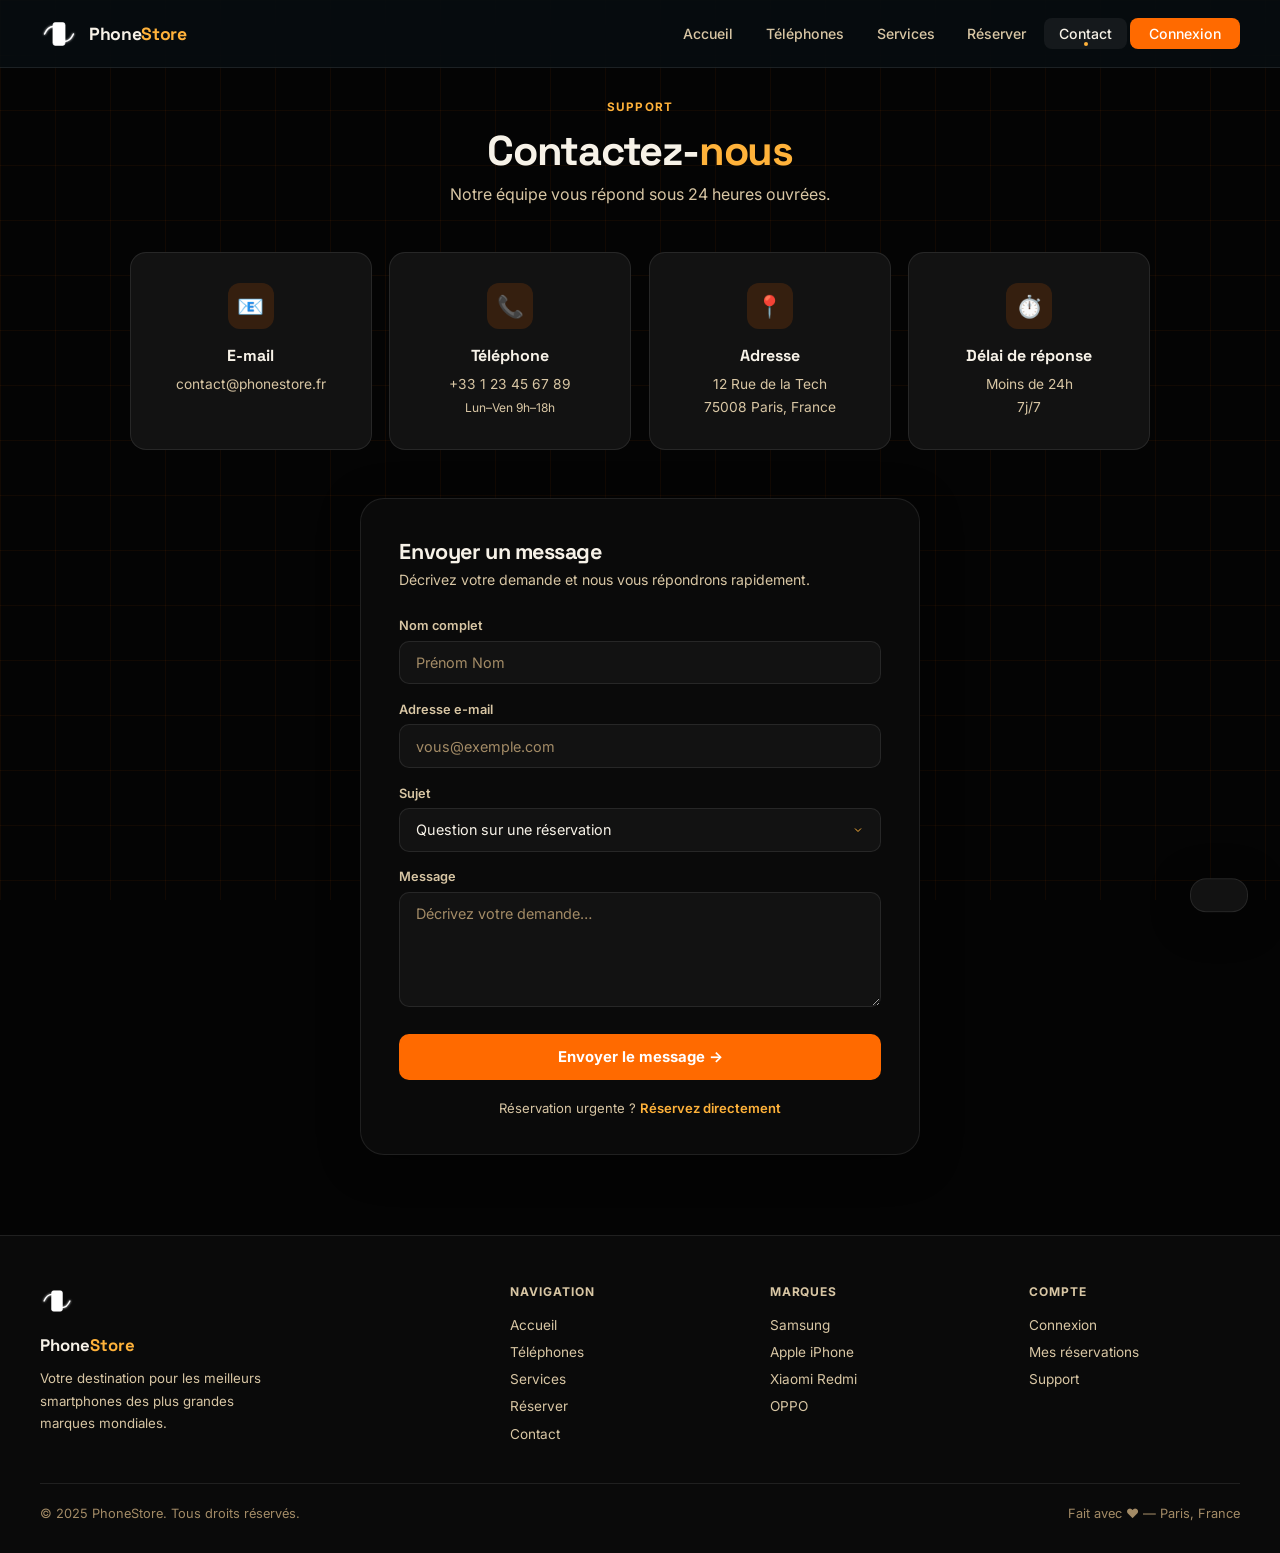
==== contact.html @ faaf5778 "Add files via upload" ====
<!DOCTYPE html>
<html lang="fr">
<head>
  <meta charset="UTF-8" />
  <meta name="viewport" content="width=device-width, initial-scale=1.0"/>
  <title>Contact — PhoneStore</title>
  <link rel="stylesheet" href="styles.css">
  <link rel="preconnect" href="https://fonts.googleapis.com">
  <link rel="preconnect" href="https://fonts.gstatic.com" crossorigin>
</head>
<body>

  <!-- ══ NAVBAR ══ -->
  <nav class="navbar" id="navbar">
    <a href="index.html" class="navbar-brand">
      <img src="logo.svg" alt="PhoneStore Logo">
      <span class="brand-name">Phone<span>Store</span></span>
    </a>
    <ul class="nav-links" id="navLinks">
      <li><a href="index.html">Accueil</a></li>
      <li><a href="telephones.html">Téléphones</a></li>
      <li><a href="services.html">Services</a></li>
      <li><a href="reservation.html">Réserver</a></li>
      <li><a href="contact.html" class="active">Contact</a></li>
      <li><a href="login.html" class="nav-cta">Connexion</a></li>
    </ul>
    <div class="nav-user" id="navUser" style="display:none">
      <span class="nav-user-badge" id="userBadge"></span>
      <a href="#" id="logoutBtn">Se déconnecter</a>
    </div>
    <div class="hamburger" id="hamburger" role="button" aria-label="Menu" tabindex="0">
      <span></span><span></span><span></span>
    </div>
  </nav>

  <!-- ══ CONTACT PAGE ══ -->
  <main style="padding:95px 2.5rem 5rem;max-width:1100px;margin:0 auto;position:relative;z-index:1;">

    <div style="text-align:center;margin-bottom:3rem;" class="reveal">
      <p class="section-eyebrow">Support</p>
      <h1 class="page-title">Contactez-<span class="accent">nous</span></h1>
      <p class="page-subtitle">Notre équipe vous répond sous 24 heures ouvrées.</p>
    </div>

    <!-- Info cards -->
    <div style="display:grid;grid-template-columns:repeat(auto-fit,minmax(200px,1fr));gap:1.1rem;margin-bottom:3rem;">
      <div class="feature-card reveal" style="text-align:center;">
        <div class="feature-icon" style="margin:0 auto 1rem;">📧</div>
        <h3 class="feature-title">E-mail</h3>
        <p class="feature-desc">contact@phonestore.fr</p>
      </div>
      <div class="feature-card reveal" style="text-align:center;">
        <div class="feature-icon" style="margin:0 auto 1rem;">📞</div>
        <h3 class="feature-title">Téléphone</h3>
        <p class="feature-desc">+33 1 23 45 67 89<br><span style="font-size:0.75rem;">Lun–Ven 9h–18h</span></p>
      </div>
      <div class="feature-card reveal" style="text-align:center;">
        <div class="feature-icon" style="margin:0 auto 1rem;">📍</div>
        <h3 class="feature-title">Adresse</h3>
        <p class="feature-desc">12 Rue de la Tech<br>75008 Paris, France</p>
      </div>
      <div class="feature-card reveal" style="text-align:center;">
        <div class="feature-icon" style="margin:0 auto 1rem;">⏱️</div>
        <h3 class="feature-title">Délai de réponse</h3>
        <p class="feature-desc">Moins de 24h<br>7j/7</p>
      </div>
    </div>

    <!-- Contact form -->
    <div style="max-width:560px;margin:0 auto;" class="reveal">
      <div class="form-container" style="max-width:100%;">
        <h2 class="form-title" style="font-size:1.35rem;">Envoyer un message</h2>
        <p class="form-subtitle">Décrivez votre demande et nous vous répondrons rapidement.</p>

        <form id="contact-form">
          <div class="form-group">
            <label class="form-label" for="nom">Nom complet</label>
            <input class="form-input" type="text" id="nom" name="nom" placeholder="Prénom Nom" required autocomplete="name">
          </div>
          <div class="form-group">
            <label class="form-label" for="email">Adresse e-mail</label>
            <input class="form-input" type="email" id="email" name="email" placeholder="vous@exemple.com" required autocomplete="email">
          </div>
          <div class="form-group">
            <label class="form-label" for="sujet">Sujet</label>
            <select class="form-select" id="sujet" name="sujet">
              <option value="reservation">Question sur une réservation</option>
              <option value="produit">Information produit</option>
              <option value="livraison">Livraison & délais</option>
              <option value="retour">Retour & remboursement</option>
              <option value="autre">Autre</option>
            </select>
          </div>
          <div class="form-group">
            <label class="form-label" for="message">Message</label>
            <textarea class="form-input" id="message" name="message" placeholder="Décrivez votre demande…" required></textarea>
          </div>
          <button type="submit" class="btn-form">Envoyer le message →</button>
        </form>

        <p class="form-extra" style="margin-top:1.25rem;">
          Réservation urgente ? <a href="reservation.html" class="form-link">Réservez directement</a>
        </p>
      </div>
    </div>

  </main>

  <!-- ══ FOOTER ══ -->
  <footer>
    <div class="footer-grid">
      <div>
        <img src="logo.svg" alt="Logo" class="footer-brand-logo">
        <div class="footer-brand-name">Phone<span>Store</span></div>
        <p class="footer-desc">Votre destination pour les meilleurs smartphones des plus grandes marques mondiales.</p>
      </div>
      <div>
        <p class="footer-col-title">Navigation</p>
        <ul class="footer-links">
          <li><a href="index.html">Accueil</a></li>
          <li><a href="telephones.html">Téléphones</a></li>
          <li><a href="services.html">Services</a></li>
      <li><a href="reservation.html">Réserver</a></li>
          <li><a href="contact.html">Contact</a></li>
        </ul>
      </div>
      <div>
        <p class="footer-col-title">Marques</p>
        <ul class="footer-links">
          <li><a href="telephones.html#samsung">Samsung</a></li>
          <li><a href="telephones.html#apple">Apple iPhone</a></li>
          <li><a href="telephones.html#xiaomi">Xiaomi Redmi</a></li>
          <li><a href="telephones.html#oppo">OPPO</a></li>
        </ul>
      </div>
      <div>
        <p class="footer-col-title">Compte</p>
        <ul class="footer-links">
          <li><a href="login.html">Connexion</a></li>
          <li><a href="reservation.html">Mes réservations</a></li>
          <li><a href="contact.html">Support</a></li>
        </ul>
      </div>
    </div>
    <div class="footer-bottom">
      <span>© 2025 PhoneStore. Tous droits réservés.</span>
      <span>Fait avec ❤️ — Paris, France</span>
    </div>
  </footer>

  <div class="toast" id="toast"><span id="toastIcon"></span><span id="toastMsg"></span></div>
  <script src="script.js" defer></script>
</body>
</html>
---- styles.css ----
/* =========================================
   PHONESTORE — styles.css
   Thème : bleu-teal foncé professionnel
   ========================================= */

@import url('https://fonts.googleapis.com/css2?family=Inter:wght@300;400;500;600;700;800;900&family=Space+Grotesk:wght@500;600;700;800&display=swap');

/* ── VARIABLES ── */
:root {
  --primary:       #ff6a00;
  --primary-dark:  #cc5200;
  --primary-light: #ff8f33;
  --primary-glow:  rgba(255, 106, 0, 0.25);
  --accent:        #ffb23a;

  --dark:   #040404;
  --dark-2: #0a0a0a;
  --dark-3: #121212;
  --dark-4: #1d1d1d;
  --mid:    #272727;

  --text:       #f7f2e8;
  --text-muted: #d8c6a4;
  --text-dim:   #a38b66;

  --border:       rgba(255,255,255,0.09);
  --border-hover: rgba(255,130,0,0.25);

  --radius:    16px;
  --radius-sm: 10px;
  --radius-lg: 24px;

  --shadow:      0 4px 32px rgba(0,0,0,0.55);
  --shadow-card: 0 8px 40px rgba(0,0,0,0.45);

  --transition: 0.28s cubic-bezier(0.4,0,0.2,1);
}

/* ── RESET ── */
*, *::before, *::after { box-sizing: border-box; margin: 0; padding: 0; }
html { scroll-behavior: smooth; }
body {
  font-family: 'Inter', sans-serif;
  background: var(--dark);
  color: var(--text);
  min-height: 100vh;
  overflow-x: hidden;
}

/* subtle grid bg */
body::before {
  content: '';
  position: fixed; inset: 0;
  background-image:
    linear-gradient(rgba(255,106,0,0.06) 1px, transparent 1px),
    linear-gradient(90deg, rgba(255,106,0,0.06) 1px, transparent 1px);
  background-size: 55px 55px;
  pointer-events: none;
  z-index: 0;
}

/* =========================================
   NAVBAR
   ========================================= */
.navbar {
  position: fixed; top: 0; left: 0; right: 0;
  z-index: 1000;
  height: 68px;
  padding: 0 2.5rem;
  display: flex; align-items: center; justify-content: space-between;
  background: rgba(8,14,18,0.82);
  backdrop-filter: blur(20px);
  border-bottom: 1px solid var(--border);
  transition: background var(--transition), box-shadow var(--transition);
}
.navbar.scrolled {
  background: rgba(8,14,18,0.97);
  box-shadow: 0 4px 30px rgba(0,0,0,0.6);
}

.navbar-brand {
  display: flex; align-items: center; gap: 11px;
  text-decoration: none;
}
.navbar-brand img { height: 38px; filter: brightness(0) invert(1); }
.brand-name {
  font-family: 'Space Grotesk', sans-serif;
  font-size: 1.1rem; font-weight: 700; color: var(--text);
  letter-spacing: -0.02em;
}
.brand-name span { color: var(--accent); }

.nav-links { display: flex; align-items: center; gap: 0.15rem; list-style: none; }
.nav-links a {
  display: block; padding: 0.45rem 0.95rem;
  border-radius: 8px; color: var(--text-muted);
  text-decoration: none; font-size: 0.88rem; font-weight: 500;
  transition: all var(--transition); position: relative;
}
.nav-links a:hover, .nav-links a.active { color: var(--text); background: rgba(255,255,255,0.06); }
.nav-links a.active::after {
  content: ''; position: absolute; bottom: 3px; left: 50%;
  transform: translateX(-50%); width: 4px; height: 4px;
  border-radius: 50%; background: var(--accent);
}
.nav-cta {
  background: var(--primary) !important; color: white !important;
  border-radius: 8px !important; padding: 0.45rem 1.2rem !important;
}
.nav-cta:hover { background: var(--primary-light) !important; color: white !important; }

/* user pill */
.nav-user { display: flex; align-items: center; gap: 10px; }
.nav-user-badge {
  display: flex; align-items: center; gap: 7px;
  background: rgba(255,106,0,0.15); border: 1px solid rgba(255,130,0,0.25);
  border-radius: 999px; padding: 4px 14px 4px 8px;
  font-size: 0.8rem; color: var(--accent);
}
.nav-user-badge::before {
  content: ''; width: 7px; height: 7px; border-radius: 50%;
  background: var(--accent); animation: blink 4s ease infinite;
}
#logoutBtn {
  color: var(--text-muted); font-size: 0.8rem; text-decoration: none;
  transition: color var(--transition);
}
#logoutBtn:hover { color: var(--text); }

/* hamburger */
.hamburger { display: none; flex-direction: column; gap: 5px; cursor: pointer; padding: 4px; }
.hamburger span { display: block; width: 23px; height: 2px; background: var(--text); border-radius: 2px; transition: var(--transition); }
.hamburger.open span:nth-child(1) { transform: translateY(7px) rotate(45deg); }
.hamburger.open span:nth-child(2) { opacity: 0; }
.hamburger.open span:nth-child(3) { transform: translateY(-7px) rotate(-45deg); }

/* =========================================
   HERO
   ========================================= */
.hero {
  min-height: 100vh;
  display: flex; align-items: center;
  position: relative; overflow: hidden;
  padding: 100px 2.5rem 5rem;
}
.hero-bg {
  position: absolute; inset: 0;
  background:
    radial-gradient(ellipse 65% 60% at 68% 48%, rgba(255,106,0,0.18) 0%, transparent 65%),
    radial-gradient(ellipse 45% 45% at 18% 78%, rgba(255,106,0,0.1) 0%, transparent 60%),
    linear-gradient(180deg, var(--dark) 0%, var(--dark-2) 100%);
  z-index: 0;
}
.hero-bg::after {
  content: ''; position: absolute; inset: 0;
  background-image:
    linear-gradient(rgba(255,130,0,0.03) 1px, transparent 1px),
    linear-gradient(90deg, rgba(255,130,0,0.03) 1px, transparent 1px);
  background-size: 60px 60px;
  mask-image: radial-gradient(ellipse 75% 75% at 55% 50%, black 0%, transparent 80%);
}
.hero-content {
  position: relative; z-index: 1;
  max-width: 1200px; margin: 0 auto; width: 100%;
  display: grid; grid-template-columns: 1fr 1fr; gap: 4rem; align-items: center;
}
.hero-text { animation: fadeInLeft 1.4s ease forwards; }

.hero-eyebrow {
  display: inline-flex; align-items: center; gap: 8px;
  background: rgba(255,106,0,0.14); border: 1px solid rgba(255,130,0,0.3);
  border-radius: 999px; padding: 5px 16px;
  font-size: 0.76rem; font-weight: 700; color: var(--accent);
  letter-spacing: 0.08em; text-transform: uppercase; margin-bottom: 1.5rem;
}
.eyebrow-dot { width: 6px; height: 6px; border-radius: 50%; background: var(--accent); animation: blink 4s ease infinite; }

.hero-title {
  font-family: 'Space Grotesk', sans-serif;
  font-size: clamp(2.4rem, 4.8vw, 3.8rem); font-weight: 800;
  line-height: 1.1; letter-spacing: -0.03em; color: var(--text); margin-bottom: 1.4rem;
}
.hero-title .accent {
  background: linear-gradient(135deg, #ff8f33 0%, #ffb23a 100%);
  -webkit-background-clip: text; -webkit-text-fill-color: transparent; background-clip: text;
}
.hero-subtitle {
  font-size: 1.05rem; color: var(--text-muted); line-height: 1.75;
  margin-bottom: 2.25rem; max-width: 460px;
}
.hero-actions { display: flex; gap: 1rem; flex-wrap: wrap; }

.btn-primary {
  display: inline-flex; align-items: center; gap: 8px;
  background: var(--primary); color: white;
  padding: 0.88rem 2rem; border-radius: var(--radius-sm);
  font-size: 0.92rem; font-weight: 600; text-decoration: none;
  border: none; cursor: pointer; transition: all var(--transition); position: relative; overflow: hidden;
}
.btn-primary:hover { background: var(--primary-light); transform: translateY(-2px); box-shadow: 0 8px 28px rgba(255,106,0,0.45); }

.btn-secondary {
  display: inline-flex; align-items: center; gap: 8px;
  background: transparent; color: var(--text);
  padding: 0.88rem 1.8rem; border-radius: var(--radius-sm);
  font-size: 0.92rem; font-weight: 600; text-decoration: none;
  border: 1px solid var(--border); cursor: pointer; transition: all var(--transition);
}
.btn-secondary:hover { border-color: rgba(255,255,255,0.18); background: rgba(255,255,255,0.04); transform: translateY(-2px); }

.hero-stats {
  display: flex; gap: 2rem; margin-top: 2.75rem;
  padding-top: 2.75rem; border-top: 1px solid var(--border);
}
.hero-stat-num {
  font-family: 'Space Grotesk', sans-serif;
  font-size: 2rem; font-weight: 800; color: var(--text); line-height: 1;
}
.hero-stat-num span { color: var(--accent); }
.hero-stat-label { font-size: 0.76rem; color: var(--text-muted); margin-top: 4px; text-transform: uppercase; letter-spacing: 0.05em; }

/* hero phone visual */
.hero-visual { position: relative; display: flex; align-items: center; justify-content: center; animation: fadeInRight 1.4s 0.3s ease both; }
.hero-phone-stage { position: relative; width: 340px; height: 510px; }
.hero-glow {
  position: absolute; width: 280px; height: 280px; border-radius: 50%;
  background: radial-gradient(circle, rgba(255,106,0,0.2) 0%, transparent 70%);
  top: 50%; left: 50%; transform: translate(-50%,-50%);
  animation: breathe 8s ease-in-out infinite;
}
.hero-phone-card {
  position: absolute; background: var(--dark-3); border: 1px solid var(--border);
  border-radius: 22px; overflow: hidden; box-shadow: var(--shadow-card);
  transition: all 0.6s cubic-bezier(0.4,0,0.2,1);
}
.hero-phone-card.main { width: 195px; height: 290px; top: 50%; left: 50%; transform: translate(-50%,-50%); z-index: 3; border-color: rgba(255,130,0,0.25); box-shadow: 0 0 55px rgba(255,106,0,0.18), var(--shadow-card); }
.hero-phone-card.side-1 { width: 145px; height: 220px; top: 25px; left: 8px; z-index: 2; opacity: 0.65; transform: rotate(-8deg) scale(0.88); }
.hero-phone-card.side-2 { width: 145px; height: 220px; bottom: 25px; right: 8px; z-index: 2; opacity: 0.65; transform: rotate(8deg) scale(0.88); }
.hero-phone-card img { width: 100%; height: 100%; object-fit: contain; padding: 12px; }
.hero-badge {
  position: absolute; top: -10px; right: -10px;
  background: var(--primary); color: white; border-radius: 999px;
  padding: 5px 13px; font-size: 0.73rem; font-weight: 700; z-index: 10;
  box-shadow: 0 4px 14px rgba(255,106,0,0.5); animation: float 6s ease-in-out infinite;
}

/* =========================================
   CAROUSEL MARQUEE
   ========================================= */
.carousel-section {
  padding: 4rem 2.5rem; background: var(--dark-2); position: relative; overflow: hidden;
}
.carousel-section::before {
  content: ''; position: absolute; top: 0; left: 0; right: 0;
  height: 1px; background: linear-gradient(90deg, transparent, var(--primary-light), transparent);
}
.section-header { text-align: center; margin-bottom: 2.5rem; }
.section-eyebrow { display: inline-block; font-size: 0.73rem; font-weight: 700; color: var(--accent); letter-spacing: 0.1em; text-transform: uppercase; margin-bottom: 0.65rem; }
.section-title { font-family: 'Space Grotesk', sans-serif; font-size: clamp(1.5rem, 3vw, 2.2rem); font-weight: 700; color: var(--text); letter-spacing: -0.02em; margin-bottom: 0.4rem; }
.section-subtitle { color: var(--text-muted); font-size: 0.93rem; }

.marquee-wrapper { overflow: hidden; position: relative; padding: 1.5rem 0; }
.marquee-wrapper::before, .marquee-wrapper::after {
  content: ''; position: absolute; top: 0; bottom: 0; width: 110px; z-index: 2; pointer-events: none;
}
.marquee-wrapper::before { left: 0; background: linear-gradient(90deg, var(--dark-2), transparent); }
.marquee-wrapper::after  { right: 0; background: linear-gradient(-90deg, var(--dark-2), transparent); }
.marquee-track { display: flex; gap: 1.25rem; width: max-content; animation: marquee 30s linear infinite; }
.marquee-track:hover { animation-play-state: paused; }

.marquee-card {
  background: var(--dark-3); border: 1px solid var(--border); border-radius: var(--radius);
  width: 155px; flex-shrink: 0; overflow: hidden; cursor: pointer; transition: all var(--transition);
}
.marquee-card:hover { border-color: var(--border-hover); transform: translateY(-7px) scale(1.02); box-shadow: 0 18px 38px rgba(0,0,0,0.4), 0 0 0 1px rgba(255,130,0,0.18); }
.marquee-card img { width: 100%; height: 125px; object-fit: contain; padding: 10px; background: var(--dark-4); }
.marquee-card-info { padding: 9px 11px; }
.marquee-card-name { font-size: 0.78rem; font-weight: 600; color: var(--text); white-space: nowrap; overflow: hidden; text-overflow: ellipsis; }
.marquee-card-brand { font-size: 0.68rem; color: var(--text-muted); margin-top: 2px; }

/* =========================================
   BRANDS PILLS
   ========================================= */
.brands-section { padding: 3rem 2.5rem; background: var(--dark); }
.brands-grid { max-width: 900px; margin: 0 auto; display: flex; align-items: center; justify-content: center; gap: 1rem; flex-wrap: wrap; }
.brand-pill {
  display: flex; align-items: center; gap: 9px;
  background: var(--dark-3); border: 1px solid var(--border); border-radius: 999px;
  padding: 9px 22px; cursor: pointer; text-decoration: none; transition: all var(--transition);
}
.brand-pill:hover { border-color: var(--primary-light); background: rgba(255,106,0,0.1); transform: translateY(-2px); }
.brand-pill-img { width: 22px; height: 22px; object-fit: contain; border-radius: 5px; }
.brand-pill-name { font-weight: 600; font-size: 0.88rem; color: var(--text); }
.brand-pill-count { font-size: 0.72rem; color: var(--text-muted); background: var(--dark-4); border-radius: 999px; padding: 2px 8px; }

/* =========================================
   FEATURES
   ========================================= */
.features-section { padding: 5rem 2.5rem; background: var(--dark-2); }
.features-grid { max-width: 1200px; margin: 0 auto; display: grid; grid-template-columns: repeat(auto-fit, minmax(240px,1fr)); gap: 1.25rem; }
.feature-card {
  background: var(--dark-3); border: 1px solid var(--border); border-radius: var(--radius);
  padding: 1.9rem; transition: all var(--transition); position: relative; overflow: hidden;
}
.feature-card::before { content: ''; position: absolute; top: 0; left: 0; right: 0; height: 3px; background: linear-gradient(90deg, var(--primary), var(--accent)); opacity: 0; transition: opacity var(--transition); }
.feature-card:hover { border-color: rgba(255,130,0,0.25); transform: translateY(-4px); box-shadow: 0 14px 38px rgba(0,0,0,0.35); }
.feature-card:hover::before { opacity: 1; }
.feature-icon { width: 46px; height: 46px; border-radius: 12px; background: rgba(255,106,0,0.15); display: flex; align-items: center; justify-content: center; margin-bottom: 1.15rem; font-size: 1.35rem; }
.feature-title { font-family: 'Space Grotesk', sans-serif; font-size: 1rem; font-weight: 700; color: var(--text); margin-bottom: 0.45rem; }
.feature-desc { font-size: 0.86rem; color: var(--text-muted); line-height: 1.65; }

/* =========================================
   PHONES PAGE
   ========================================= */
.phones-page { padding: 95px 2.5rem 4rem; max-width: 1400px; margin: 0 auto; position: relative; z-index: 1; }
.phones-page-header { margin-bottom: 2.5rem; }
.page-title { font-family: 'Space Grotesk', sans-serif; font-size: clamp(1.7rem, 3.5vw, 2.6rem); font-weight: 800; color: var(--text); letter-spacing: -0.03em; margin-bottom: 0.4rem; }
.page-title .accent { color: var(--accent); }
.page-subtitle { color: var(--text-muted); font-size: 1rem; }

/* filter bar */
.filter-bar {
  display: flex; align-items: center; gap: 0.5rem; flex-wrap: wrap;
  margin-bottom: 2.75rem; padding: 1rem 1.25rem;
  background: var(--dark-3); border: 1px solid var(--border); border-radius: var(--radius);
}
.filter-label { font-size: 0.76rem; font-weight: 700; color: var(--text-muted); text-transform: uppercase; letter-spacing: 0.05em; margin-right: 0.4rem; }
.filter-btn {
  padding: 5px 15px; border-radius: 999px; border: 1px solid var(--border);
  background: transparent; color: var(--text-muted); font-size: 0.8rem;
  font-weight: 500; cursor: pointer; transition: all var(--transition); font-family: inherit;
}
.filter-btn:hover { border-color: rgba(255,255,255,0.18); color: var(--text); }
.filter-btn.active { background: var(--primary); border-color: var(--primary); color: white; }

/* brand section */
.brand-section { margin-bottom: 3.5rem; opacity: 0; transform: translateY(28px); transition: all 0.55s ease; }
.brand-section.visible { opacity: 1; transform: translateY(0); }
.brand-section-header { display: flex; align-items: center; gap: 1rem; margin-bottom: 1.4rem; padding-bottom: 0.9rem; border-bottom: 1px solid var(--border); }
.brand-section-title { font-family: 'Space Grotesk', sans-serif; font-size: 1.35rem; font-weight: 700; color: var(--text); }
.brand-section-count { font-size: 0.76rem; color: var(--text-muted); background: var(--dark-4); border-radius: 999px; padding: 3px 10px; }

.phones-grid { display: grid; grid-template-columns: repeat(auto-fill, minmax(210px,1fr)); gap: 1.1rem; }

/* phone card */
.phone-card {
  background: var(--dark-3); border: 1px solid var(--border); border-radius: var(--radius);
  overflow: hidden; transition: all var(--transition); position: relative; cursor: pointer;
}
.phone-card:hover { border-color: rgba(255,130,0,0.35); transform: translateY(-6px); box-shadow: 0 18px 46px rgba(0,0,0,0.4), 0 0 0 1px rgba(255,130,0,0.12); }
.phone-card-img { width: 100%; height: 195px; display: flex; align-items: center; justify-content: center; background: var(--dark-4); position: relative; overflow: hidden; }
.phone-card-img img { width: 100%; height: 100%; object-fit: contain; padding: 15px; transition: transform 0.5s cubic-bezier(0.4,0,0.2,1); }
.phone-card:hover .phone-card-img img { transform: scale(1.07) translateY(-3px); }
.phone-card-badge { position: absolute; top: 9px; left: 9px; background: var(--primary); color: white; font-size: 0.63rem; font-weight: 700; padding: 3px 8px; border-radius: 6px; text-transform: uppercase; letter-spacing: 0.05em; }
.phone-card-body { padding: 0.95rem 1.15rem 1.15rem; }
.phone-card-name { font-family: 'Space Grotesk', sans-serif; font-weight: 700; font-size: 0.92rem; color: var(--text); margin-bottom: 0.35rem; }
.phone-card-specs { display: flex; gap: 0.4rem; flex-wrap: wrap; margin-bottom: 0.9rem; }
.spec-tag { font-size: 0.65rem; color: var(--text-dim); background: var(--dark-4); border-radius: 4px; padding: 2px 7px; }
.phone-card-action { display: flex; gap: 0.5rem; }
.btn-reserve {
  flex: 1; display: inline-flex; align-items: center; justify-content: center; gap: 6px;
  background: var(--primary); color: white; padding: 0.58rem 0.9rem; border-radius: 8px;
  font-size: 0.8rem; font-weight: 600; text-decoration: none; border: none;
  cursor: pointer; transition: all var(--transition); font-family: inherit;
}
.btn-reserve:hover { background: var(--primary-light); transform: translateY(-1px); }
.btn-wishlist {
  width: 34px; height: 34px; display: inline-flex; align-items: center; justify-content: center;
  background: var(--dark-4); border: 1px solid var(--border); border-radius: 8px;
  color: var(--text-muted); cursor: pointer; transition: all var(--transition); font-size: 0.85rem;
}
.btn-wishlist:hover { border-color: rgba(255,255,255,0.18); color: var(--text); }

/* =========================================
   FORM PAGES (login / reservation / contact)
   ========================================= */
.form-page {
  min-height: 100vh; display: flex; align-items: center; justify-content: center;
  padding: 100px 2rem 4rem; background: var(--dark); position: relative;
}
.form-page::before {
  content: ''; position: absolute;
  width: 480px; height: 480px; border-radius: 50%;
  background: radial-gradient(circle, rgba(255,106,0,0.08) 0%, transparent 70%);
  top: 50%; left: 50%; transform: translate(-50%,-50%);
}
.form-container {
  background: var(--dark-2); border: 1px solid var(--border); border-radius: var(--radius-lg);
  padding: 2.4rem; width: 100%; max-width: 430px;
  position: relative; z-index: 1; box-shadow: var(--shadow-card);
  animation: fadeInUp 1.0s ease forwards;
}
.form-logo { display: flex; align-items: center; gap: 9px; margin-bottom: 1.9rem; }
.form-logo img { height: 30px; filter: brightness(0) invert(1); }
.form-logo-name { font-family: 'Space Grotesk', sans-serif; font-weight: 700; color: var(--text); }
.form-logo-name span { color: var(--accent); }
.form-title { font-family: 'Space Grotesk', sans-serif; font-size: 1.55rem; font-weight: 800; color: var(--text); letter-spacing: -0.02em; margin-bottom: 0.4rem; }
.form-subtitle { color: var(--text-muted); font-size: 0.88rem; margin-bottom: 1.9rem; }

.form-group { margin-bottom: 1.1rem; }
.form-label { display: block; font-size: 0.8rem; font-weight: 600; color: var(--text-muted); margin-bottom: 0.45rem; }
.form-input {
  width: 100%; background: var(--dark-3); border: 1px solid var(--border);
  border-radius: var(--radius-sm); padding: 0.78rem 1rem;
  color: var(--text); font-size: 0.9rem; font-family: inherit;
  transition: all var(--transition); outline: none;
}
.form-input:focus { border-color: var(--primary-light); box-shadow: 0 0 0 3px var(--primary-glow); background: var(--dark-4); }
.form-input::placeholder { color: var(--text-dim); }
textarea.form-input { resize: vertical; min-height: 115px; }

.btn-form {
  width: 100%; background: var(--primary); color: white; border: none;
  padding: 0.88rem; border-radius: var(--radius-sm); font-size: 0.93rem;
  font-weight: 700; cursor: pointer; transition: all var(--transition);
  font-family: inherit; margin-top: 0.35rem;
}
.btn-form:hover { background: var(--primary-light); transform: translateY(-1px); box-shadow: 0 8px 22px rgba(255,106,0,0.38); }
.btn-form:active { transform: translateY(0); }

.form-extra { text-align: center; margin-top: 1.3rem; font-size: 0.82rem; color: var(--text-muted); }
.form-link { color: var(--accent); text-decoration: none; font-weight: 600; }
.form-link:hover { text-decoration: underline; }

.form-divider { text-align: center; color: var(--text-dim); font-size: 0.8rem; margin: 1.4rem 0; position: relative; }
.form-divider::before, .form-divider::after { content: ''; position: absolute; top: 50%; width: 42%; height: 1px; background: var(--border); }
.form-divider::before { left: 0; } .form-divider::after { right: 0; }

.form-notice {
  display: flex; align-items: flex-start; gap: 9px;
  background: rgba(255,106,0,0.1); border: 1px solid rgba(255,106,0,0.25);
  border-radius: var(--radius-sm); padding: 11px 13px;
  margin-bottom: 1.4rem; font-size: 0.8rem; color: var(--accent);
  line-height: 1.5;
}

/* reservation select */
.form-select {
  width: 100%; background: var(--dark-3); border: 1px solid var(--border);
  border-radius: var(--radius-sm); padding: 0.78rem 1rem;
  color: var(--text); font-size: 0.9rem; font-family: inherit;
  transition: all var(--transition); outline: none; appearance: none;
  background-image: url("data:image/svg+xml,%3Csvg xmlns='http://www.w3.org/2000/svg' width='12' height='12' viewBox='0 0 24 24' fill='none' stroke='%23ffb23a' stroke-width='2'%3E%3Cpath d='M6 9l6 6 6-6'/%3E%3C/svg%3E");
  background-repeat: no-repeat; background-position: right 1rem center;
  cursor: pointer;
}
.form-select:focus { border-color: var(--primary-light); box-shadow: 0 0 0 3px var(--primary-glow); }
.form-select option { background: var(--dark-3); color: var(--text); }

/* =========================================
   TOAST
   ========================================= */
.toast {
  position: fixed; bottom: 2rem; right: 2rem;
  background: var(--dark-3); border: 1px solid var(--border);
  border-radius: var(--radius); padding: 1rem 1.4rem;
  display: flex; align-items: center; gap: 11px; font-size: 0.88rem; color: var(--text);
  box-shadow: var(--shadow-card); transform: translateY(130%);
  transition: transform 0.4s cubic-bezier(0.4,0,0.2,1); z-index: 9999; max-width: 330px;
}
.toast.show { transform: translateY(0); }
.toast-success { border-color: rgba(34,197,94,0.35); }
.toast-error   { border-color: rgba(255,130,0,0.45); }

/* =========================================
   FOOTER
   ========================================= */
footer {
  background: var(--dark-2); border-top: 1px solid var(--border); padding: 3rem 2.5rem 2rem;
  position: relative; z-index: 1;
}
.footer-grid { max-width: 1200px; margin: 0 auto; display: grid; grid-template-columns: 2fr 1fr 1fr 1fr; gap: 3rem; margin-bottom: 2.5rem; }
.footer-brand-logo { height: 34px; filter: brightness(0) invert(1); display: block; margin-bottom: 1rem; }
.footer-brand-name { font-family: 'Space Grotesk', sans-serif; font-weight: 700; font-size: 1.05rem; color: var(--text); margin-bottom: 0.65rem; }
.footer-brand-name span { color: var(--accent); }
.footer-desc { font-size: 0.83rem; color: var(--text-muted); line-height: 1.72; max-width: 250px; }
.footer-col-title { font-size: 0.75rem; font-weight: 700; text-transform: uppercase; letter-spacing: 0.08em; color: var(--text-muted); margin-bottom: 0.9rem; }
.footer-links { list-style: none; display: flex; flex-direction: column; gap: 0.45rem; }
.footer-links a { color: var(--text-muted); text-decoration: none; font-size: 0.85rem; transition: color var(--transition); }
.footer-links a:hover { color: var(--text); }
.footer-bottom { max-width: 1200px; margin: 0 auto; display: flex; align-items: center; justify-content: space-between; padding-top: 1.4rem; border-top: 1px solid var(--border); font-size: 0.8rem; color: var(--text-dim); }
.footer-bottom a { color: var(--accent); text-decoration: none; }

/* =========================================
   SCROLL REVEAL
   ========================================= */
.reveal { opacity: 0; transform: translateY(28px); transition: all 0.55s ease; }
.reveal.visible { opacity: 1; transform: translateY(0); }

/* =========================================
   ANIMATIONS
   ========================================= */
@keyframes marquee {
  0%   { transform: translateX(0); }
  100% { transform: translateX(-20%); }
}
@keyframes fadeInLeft {
  from { opacity: 0; transform: translateX(-22px); }
  to   { opacity: 1; transform: translateX(0); }
}
@keyframes fadeInRight {
  from { opacity: 0; transform: translateX(22px); }
  to   { opacity: 1; transform: translateX(0); }
}
@keyframes fadeInUp {
  from { opacity: 0; transform: translateY(14px); }
  to   { opacity: 1; transform: translateY(0); }
}
@keyframes blink {
  0%,100% { opacity: 1; transform: scale(1); }
  50%      { opacity: 0.4; transform: scale(0.75); }
}
@keyframes float {
  0%,100% { transform: translateY(0); }
  50%      { transform: translateY(-6px); }
}
@keyframes breathe {
  0%,100% { opacity: 0.5; transform: translate(-50%,-50%) scale(1); }
  50%      { opacity: 0.9; transform: translate(-50%,-50%) scale(1.12); }
}

/* =========================================
   RESPONSIVE
   ========================================= */
@media (max-width: 1024px) {
  .footer-grid { grid-template-columns: 1fr 1fr; gap: 2rem; }
}
@media (max-width: 768px) {
  .hamburger { display: flex; }
  .nav-links {
    position: fixed; top: 68px; left: 0; right: 0;
    background: rgba(8,14,18,0.98); backdrop-filter: blur(20px);
    padding: 1.25rem 1.5rem; flex-direction: column; gap: 0.2rem;
    transform: translateY(-110%); opacity: 0; visibility: hidden;
    transition: all var(--transition); border-bottom: 1px solid var(--border); z-index: 999;
  }
  .nav-links.open { transform: translateY(0); opacity: 1; visibility: visible; }
  .nav-links a { padding: 0.7rem 1rem; font-size: 0.97rem; border-radius: 10px; }
  .hero-content { grid-template-columns: 1fr; gap: 2.75rem; text-align: center; }
  .hero-subtitle { margin: 0 auto 2.25rem; }
  .hero-actions { justify-content: center; }
  .hero-stats { justify-content: center; }
  .hero-visual { order: -1; }
  .hero-phone-stage { width: 270px; height: 370px; }
  .hero-phone-card.main { width: 155px; height: 230px; }
  .hero-phone-card.side-1, .hero-phone-card.side-2 { width: 115px; height: 175px; }
  .phones-grid { grid-template-columns: repeat(auto-fill, minmax(155px,1fr)); }
  .footer-grid { grid-template-columns: 1fr; gap: 1.75rem; }
  .footer-bottom { flex-direction: column; gap: 0.75rem; text-align: center; }
  .navbar { padding: 0 1.25rem; }
}
@media (max-width: 480px) {
  .hero { padding: 85px 1.25rem 3rem; }
  .phones-page { padding: 85px 1rem 3rem; }
  .phones-grid { grid-template-columns: repeat(2, 1fr); }
  .form-container { padding: 1.9rem 1.4rem; }
  .carousel-section, .brands-section, .features-section { padding-left: 1.25rem; padding-right: 1.25rem; }
}
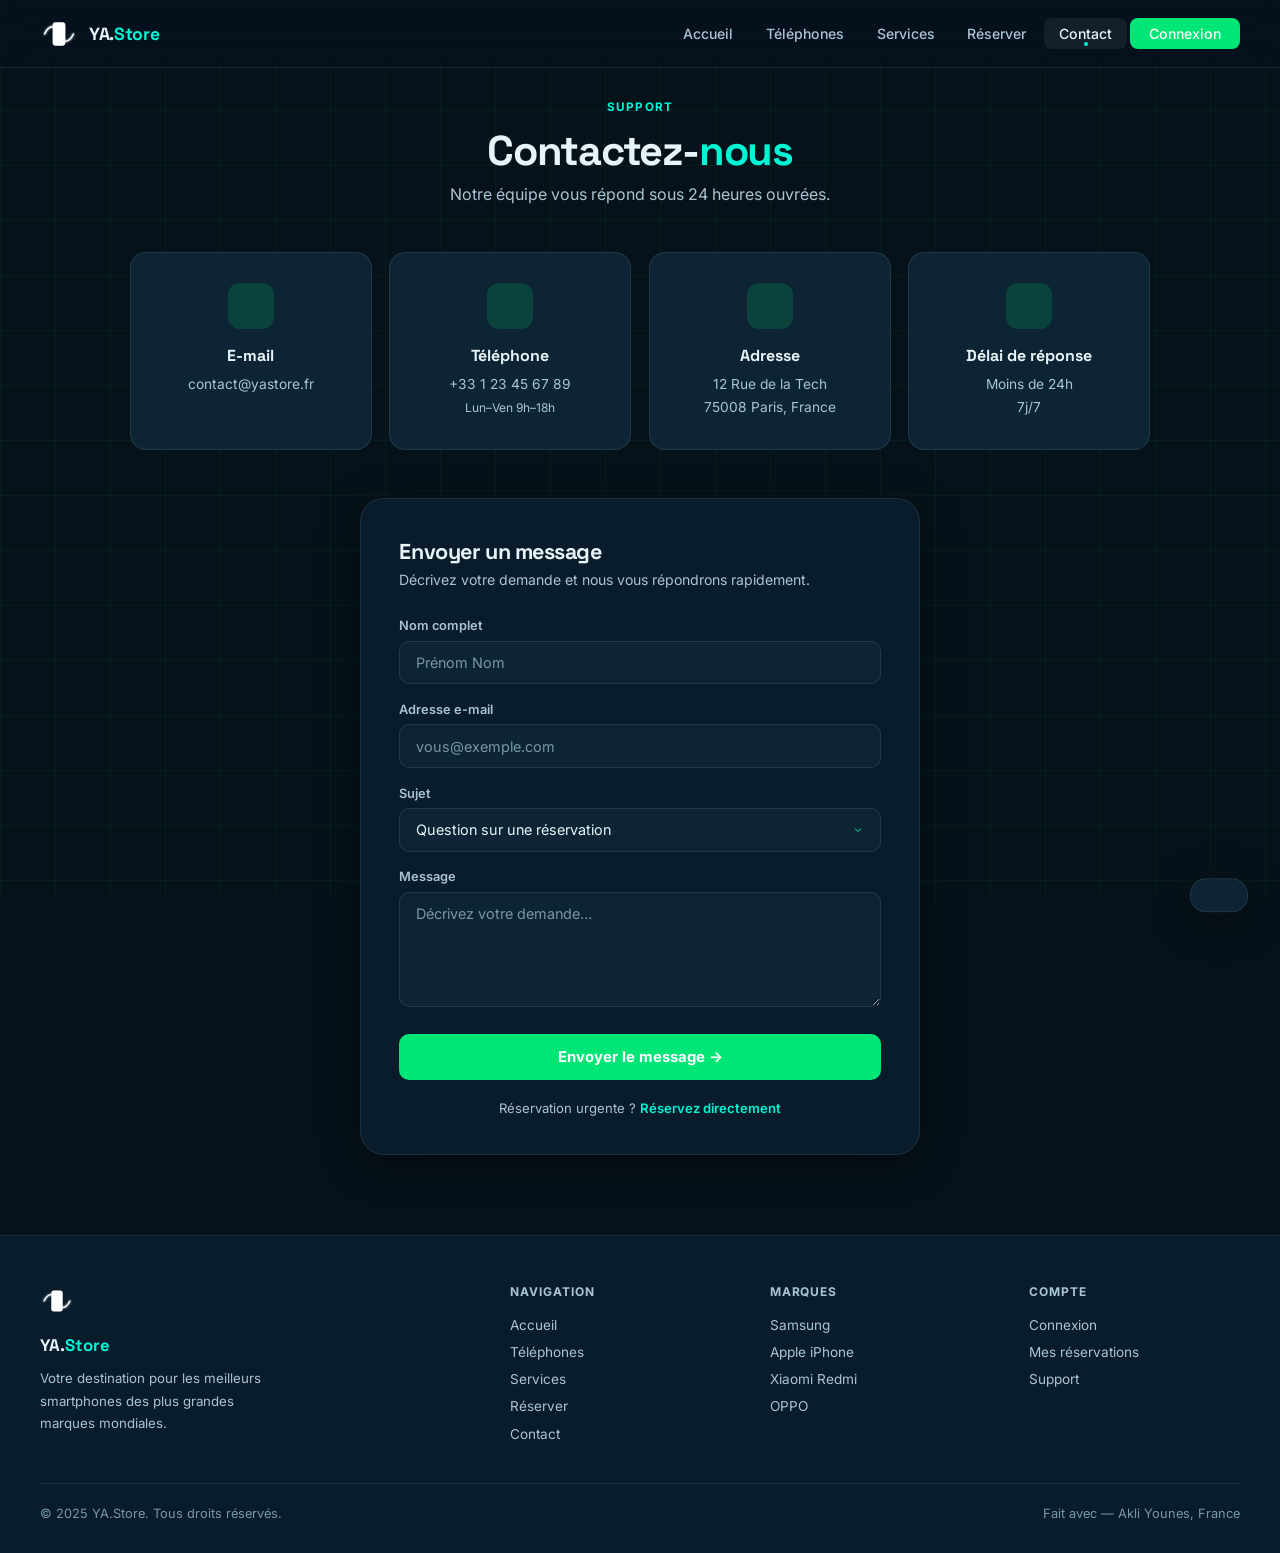
==== commit fc51b649: "Update brand name and contact details in contact.html" ====
--- a/contact.html
+++ b/contact.html
@@ -3,7 +3,7 @@
 <head>
   <meta charset="UTF-8" />
   <meta name="viewport" content="width=device-width, initial-scale=1.0"/>
-  <title>Contact — PhoneStore</title>
+  <title>Contact — YA.Store</title>
   <link rel="stylesheet" href="styles.css">
   <link rel="preconnect" href="https://fonts.googleapis.com">
   <link rel="preconnect" href="https://fonts.gstatic.com" crossorigin>
@@ -14,7 +14,7 @@
   <nav class="navbar" id="navbar">
     <a href="index.html" class="navbar-brand">
       <img src="logo.svg" alt="PhoneStore Logo">
-      <span class="brand-name">Phone<span>Store</span></span>
+      <span class="brand-name">YA.<span>Store</span></span>
     </a>
     <ul class="nav-links" id="navLinks">
       <li><a href="index.html">Accueil</a></li>
@@ -45,22 +45,22 @@
     <!-- Info cards -->
     <div style="display:grid;grid-template-columns:repeat(auto-fit,minmax(200px,1fr));gap:1.1rem;margin-bottom:3rem;">
       <div class="feature-card reveal" style="text-align:center;">
-        <div class="feature-icon" style="margin:0 auto 1rem;">📧</div>
+        <div class="feature-icon" style="margin:0 auto 1rem;"></div>
         <h3 class="feature-title">E-mail</h3>
-        <p class="feature-desc">contact@phonestore.fr</p>
+        <p class="feature-desc">contact@yastore.fr</p>
       </div>
       <div class="feature-card reveal" style="text-align:center;">
-        <div class="feature-icon" style="margin:0 auto 1rem;">📞</div>
+        <div class="feature-icon" style="margin:0 auto 1rem;"></div>
         <h3 class="feature-title">Téléphone</h3>
         <p class="feature-desc">+33 1 23 45 67 89<br><span style="font-size:0.75rem;">Lun–Ven 9h–18h</span></p>
       </div>
       <div class="feature-card reveal" style="text-align:center;">
-        <div class="feature-icon" style="margin:0 auto 1rem;">📍</div>
+        <div class="feature-icon" style="margin:0 auto 1rem;"></div>
         <h3 class="feature-title">Adresse</h3>
         <p class="feature-desc">12 Rue de la Tech<br>75008 Paris, France</p>
       </div>
       <div class="feature-card reveal" style="text-align:center;">
-        <div class="feature-icon" style="margin:0 auto 1rem;">⏱️</div>
+        <div class="feature-icon" style="margin:0 auto 1rem;"></div>
         <h3 class="feature-title">Délai de réponse</h3>
         <p class="feature-desc">Moins de 24h<br>7j/7</p>
       </div>
@@ -111,7 +111,7 @@
     <div class="footer-grid">
       <div>
         <img src="logo.svg" alt="Logo" class="footer-brand-logo">
-        <div class="footer-brand-name">Phone<span>Store</span></div>
+        <div class="footer-brand-name">YA.<span>Store</span></div>
         <p class="footer-desc">Votre destination pour les meilleurs smartphones des plus grandes marques mondiales.</p>
       </div>
       <div>
@@ -143,8 +143,8 @@
       </div>
     </div>
     <div class="footer-bottom">
-      <span>© 2025 PhoneStore. Tous droits réservés.</span>
-      <span>Fait avec ❤️ — Paris, France</span>
+      <span>© 2025 YA.Store. Tous droits réservés.</span>
+      <span>Fait avec — Akli Younes, France</span>
     </div>
   </footer>
 
--- a/styles.css
+++ b/styles.css
@@ -7,24 +7,24 @@
 
 /* ── VARIABLES ── */
 :root {
-  --primary:       #ff6a00;
-  --primary-dark:  #cc5200;
-  --primary-light: #ff8f33;
-  --primary-glow:  rgba(255, 106, 0, 0.25);
-  --accent:        #ffb23a;
-
-  --dark:   #040404;
-  --dark-2: #0a0a0a;
-  --dark-3: #121212;
-  --dark-4: #1d1d1d;
-  --mid:    #272727;
-
-  --text:       #f7f2e8;
-  --text-muted: #d8c6a4;
-  --text-dim:   #a38b66;
+  --primary:       #00e676;
+  --primary-dark:  #00b85c;
+  --primary-light: #52ff9a;
+  --primary-glow:  rgba(0, 230, 118, 0.25);
+  --accent:        #00f5d4;
+
+  --dark:   #06121a;
+  --dark-2: #081c2b;
+  --dark-3: #0c2433;
+  --dark-4: #123449;
+  --mid:    #19485a;
+
+  --text:       #e8f4f8;
+  --text-muted: #a9c5d2;
+  --text-dim:   #7698a9;
 
   --border:       rgba(255,255,255,0.09);
-  --border-hover: rgba(255,130,0,0.25);
+  --border-hover: rgba(0,230,118,0.25);
 
   --radius:    16px;
   --radius-sm: 10px;
@@ -52,8 +52,8 @@
   content: '';
   position: fixed; inset: 0;
   background-image:
-    linear-gradient(rgba(255,106,0,0.06) 1px, transparent 1px),
-    linear-gradient(90deg, rgba(255,106,0,0.06) 1px, transparent 1px);
+    linear-gradient(rgba(0,230,118,0.06) 1px, transparent 1px),
+    linear-gradient(90deg, rgba(0,230,118,0.06) 1px, transparent 1px);
   background-size: 55px 55px;
   pointer-events: none;
   z-index: 0;
@@ -68,13 +68,13 @@
   height: 68px;
   padding: 0 2.5rem;
   display: flex; align-items: center; justify-content: space-between;
-  background: rgba(8,14,18,0.82);
+  background: rgba(5,18,30,0.82);
   backdrop-filter: blur(20px);
   border-bottom: 1px solid var(--border);
   transition: background var(--transition), box-shadow var(--transition);
 }
 .navbar.scrolled {
-  background: rgba(8,14,18,0.97);
+  background: rgba(5,18,30,0.97);
   box-shadow: 0 4px 30px rgba(0,0,0,0.6);
 }
 
@@ -113,7 +113,7 @@
 .nav-user { display: flex; align-items: center; gap: 10px; }
 .nav-user-badge {
   display: flex; align-items: center; gap: 7px;
-  background: rgba(255,106,0,0.15); border: 1px solid rgba(255,130,0,0.25);
+  background: rgba(0,230,118,0.15); border: 1px solid rgba(0,230,118,0.25);
   border-radius: 999px; padding: 4px 14px 4px 8px;
   font-size: 0.8rem; color: var(--accent);
 }
@@ -146,16 +146,16 @@
 .hero-bg {
   position: absolute; inset: 0;
   background:
-    radial-gradient(ellipse 65% 60% at 68% 48%, rgba(255,106,0,0.18) 0%, transparent 65%),
-    radial-gradient(ellipse 45% 45% at 18% 78%, rgba(255,106,0,0.1) 0%, transparent 60%),
+    radial-gradient(ellipse 65% 60% at 68% 48%, rgba(0,230,118,0.18) 0%, transparent 65%),
+    radial-gradient(ellipse 45% 45% at 18% 78%, rgba(0,230,118,0.1) 0%, transparent 60%),
     linear-gradient(180deg, var(--dark) 0%, var(--dark-2) 100%);
   z-index: 0;
 }
 .hero-bg::after {
   content: ''; position: absolute; inset: 0;
   background-image:
-    linear-gradient(rgba(255,130,0,0.03) 1px, transparent 1px),
-    linear-gradient(90deg, rgba(255,130,0,0.03) 1px, transparent 1px);
+    linear-gradient(rgba(0,230,118,0.03) 1px, transparent 1px),
+    linear-gradient(90deg, rgba(0,230,118,0.03) 1px, transparent 1px);
   background-size: 60px 60px;
   mask-image: radial-gradient(ellipse 75% 75% at 55% 50%, black 0%, transparent 80%);
 }
@@ -168,7 +168,7 @@
 
 .hero-eyebrow {
   display: inline-flex; align-items: center; gap: 8px;
-  background: rgba(255,106,0,0.14); border: 1px solid rgba(255,130,0,0.3);
+  background: rgba(0,230,118,0.14); border: 1px solid rgba(0,230,118,0.3);
   border-radius: 999px; padding: 5px 16px;
   font-size: 0.76rem; font-weight: 700; color: var(--accent);
   letter-spacing: 0.08em; text-transform: uppercase; margin-bottom: 1.5rem;
@@ -181,7 +181,7 @@
   line-height: 1.1; letter-spacing: -0.03em; color: var(--text); margin-bottom: 1.4rem;
 }
 .hero-title .accent {
-  background: linear-gradient(135deg, #ff8f33 0%, #ffb23a 100%);
+  background: linear-gradient(135deg, #52ff9a 0%, #00f5d4 100%);
   -webkit-background-clip: text; -webkit-text-fill-color: transparent; background-clip: text;
 }
 .hero-subtitle {
@@ -197,7 +197,7 @@
   font-size: 0.92rem; font-weight: 600; text-decoration: none;
   border: none; cursor: pointer; transition: all var(--transition); position: relative; overflow: hidden;
 }
-.btn-primary:hover { background: var(--primary-light); transform: translateY(-2px); box-shadow: 0 8px 28px rgba(255,106,0,0.45); }
+.btn-primary:hover { background: var(--primary-light); transform: translateY(-2px); box-shadow: 0 8px 28px rgba(0,230,118,0.45); }
 
 .btn-secondary {
   display: inline-flex; align-items: center; gap: 8px;
@@ -224,7 +224,7 @@
 .hero-phone-stage { position: relative; width: 340px; height: 510px; }
 .hero-glow {
   position: absolute; width: 280px; height: 280px; border-radius: 50%;
-  background: radial-gradient(circle, rgba(255,106,0,0.2) 0%, transparent 70%);
+  background: radial-gradient(circle, rgba(0,230,118,0.2) 0%, transparent 70%);
   top: 50%; left: 50%; transform: translate(-50%,-50%);
   animation: breathe 8s ease-in-out infinite;
 }
@@ -233,7 +233,7 @@
   border-radius: 22px; overflow: hidden; box-shadow: var(--shadow-card);
   transition: all 0.6s cubic-bezier(0.4,0,0.2,1);
 }
-.hero-phone-card.main { width: 195px; height: 290px; top: 50%; left: 50%; transform: translate(-50%,-50%); z-index: 3; border-color: rgba(255,130,0,0.25); box-shadow: 0 0 55px rgba(255,106,0,0.18), var(--shadow-card); }
+.hero-phone-card.main { width: 195px; height: 290px; top: 50%; left: 50%; transform: translate(-50%,-50%); z-index: 3; border-color: rgba(0,230,118,0.25); box-shadow: 0 0 55px rgba(0,230,118,0.18), var(--shadow-card); }
 .hero-phone-card.side-1 { width: 145px; height: 220px; top: 25px; left: 8px; z-index: 2; opacity: 0.65; transform: rotate(-8deg) scale(0.88); }
 .hero-phone-card.side-2 { width: 145px; height: 220px; bottom: 25px; right: 8px; z-index: 2; opacity: 0.65; transform: rotate(8deg) scale(0.88); }
 .hero-phone-card img { width: 100%; height: 100%; object-fit: contain; padding: 12px; }
@@ -241,7 +241,7 @@
   position: absolute; top: -10px; right: -10px;
   background: var(--primary); color: white; border-radius: 999px;
   padding: 5px 13px; font-size: 0.73rem; font-weight: 700; z-index: 10;
-  box-shadow: 0 4px 14px rgba(255,106,0,0.5); animation: float 6s ease-in-out infinite;
+  box-shadow: 0 4px 14px rgba(0,230,118,0.5); animation: float 6s ease-in-out infinite;
 }
 
 /* =========================================
@@ -272,7 +272,7 @@
   background: var(--dark-3); border: 1px solid var(--border); border-radius: var(--radius);
   width: 155px; flex-shrink: 0; overflow: hidden; cursor: pointer; transition: all var(--transition);
 }
-.marquee-card:hover { border-color: var(--border-hover); transform: translateY(-7px) scale(1.02); box-shadow: 0 18px 38px rgba(0,0,0,0.4), 0 0 0 1px rgba(255,130,0,0.18); }
+.marquee-card:hover { border-color: var(--border-hover); transform: translateY(-7px) scale(1.02); box-shadow: 0 18px 38px rgba(0,0,0,0.4), 0 0 0 1px rgba(0,230,118,0.18); }
 .marquee-card img { width: 100%; height: 125px; object-fit: contain; padding: 10px; background: var(--dark-4); }
 .marquee-card-info { padding: 9px 11px; }
 .marquee-card-name { font-size: 0.78rem; font-weight: 600; color: var(--text); white-space: nowrap; overflow: hidden; text-overflow: ellipsis; }
@@ -288,7 +288,7 @@
   background: var(--dark-3); border: 1px solid var(--border); border-radius: 999px;
   padding: 9px 22px; cursor: pointer; text-decoration: none; transition: all var(--transition);
 }
-.brand-pill:hover { border-color: var(--primary-light); background: rgba(255,106,0,0.1); transform: translateY(-2px); }
+.brand-pill:hover { border-color: var(--primary-light); background: rgba(0,230,118,0.1); transform: translateY(-2px); }
 .brand-pill-img { width: 22px; height: 22px; object-fit: contain; border-radius: 5px; }
 .brand-pill-name { font-weight: 600; font-size: 0.88rem; color: var(--text); }
 .brand-pill-count { font-size: 0.72rem; color: var(--text-muted); background: var(--dark-4); border-radius: 999px; padding: 2px 8px; }
@@ -303,9 +303,9 @@
   padding: 1.9rem; transition: all var(--transition); position: relative; overflow: hidden;
 }
 .feature-card::before { content: ''; position: absolute; top: 0; left: 0; right: 0; height: 3px; background: linear-gradient(90deg, var(--primary), var(--accent)); opacity: 0; transition: opacity var(--transition); }
-.feature-card:hover { border-color: rgba(255,130,0,0.25); transform: translateY(-4px); box-shadow: 0 14px 38px rgba(0,0,0,0.35); }
+.feature-card:hover { border-color: rgba(0,230,118,0.25); transform: translateY(-4px); box-shadow: 0 14px 38px rgba(0,0,0,0.35); }
 .feature-card:hover::before { opacity: 1; }
-.feature-icon { width: 46px; height: 46px; border-radius: 12px; background: rgba(255,106,0,0.15); display: flex; align-items: center; justify-content: center; margin-bottom: 1.15rem; font-size: 1.35rem; }
+.feature-icon { width: 46px; height: 46px; border-radius: 12px; background: rgba(0,230,118,0.15); display: flex; align-items: center; justify-content: center; margin-bottom: 1.15rem; font-size: 1.35rem; }
 .feature-title { font-family: 'Space Grotesk', sans-serif; font-size: 1rem; font-weight: 700; color: var(--text); margin-bottom: 0.45rem; }
 .feature-desc { font-size: 0.86rem; color: var(--text-muted); line-height: 1.65; }
 
@@ -347,7 +347,7 @@
   background: var(--dark-3); border: 1px solid var(--border); border-radius: var(--radius);
   overflow: hidden; transition: all var(--transition); position: relative; cursor: pointer;
 }
-.phone-card:hover { border-color: rgba(255,130,0,0.35); transform: translateY(-6px); box-shadow: 0 18px 46px rgba(0,0,0,0.4), 0 0 0 1px rgba(255,130,0,0.12); }
+.phone-card:hover { border-color: rgba(0,230,118,0.35); transform: translateY(-6px); box-shadow: 0 18px 46px rgba(0,0,0,0.4), 0 0 0 1px rgba(0,230,118,0.12); }
 .phone-card-img { width: 100%; height: 195px; display: flex; align-items: center; justify-content: center; background: var(--dark-4); position: relative; overflow: hidden; }
 .phone-card-img img { width: 100%; height: 100%; object-fit: contain; padding: 15px; transition: transform 0.5s cubic-bezier(0.4,0,0.2,1); }
 .phone-card:hover .phone-card-img img { transform: scale(1.07) translateY(-3px); }
@@ -381,7 +381,7 @@
 .form-page::before {
   content: ''; position: absolute;
   width: 480px; height: 480px; border-radius: 50%;
-  background: radial-gradient(circle, rgba(255,106,0,0.08) 0%, transparent 70%);
+  background: radial-gradient(circle, rgba(0,230,118,0.08) 0%, transparent 70%);
   top: 50%; left: 50%; transform: translate(-50%,-50%);
 }
 .form-container {
@@ -415,7 +415,7 @@
   font-weight: 700; cursor: pointer; transition: all var(--transition);
   font-family: inherit; margin-top: 0.35rem;
 }
-.btn-form:hover { background: var(--primary-light); transform: translateY(-1px); box-shadow: 0 8px 22px rgba(255,106,0,0.38); }
+.btn-form:hover { background: var(--primary-light); transform: translateY(-1px); box-shadow: 0 8px 22px rgba(0,230,118,0.38); }
 .btn-form:active { transform: translateY(0); }
 
 .form-extra { text-align: center; margin-top: 1.3rem; font-size: 0.82rem; color: var(--text-muted); }
@@ -428,7 +428,7 @@
 
 .form-notice {
   display: flex; align-items: flex-start; gap: 9px;
-  background: rgba(255,106,0,0.1); border: 1px solid rgba(255,106,0,0.25);
+  background: rgba(0,230,118,0.1); border: 1px solid rgba(0,230,118,0.25);
   border-radius: var(--radius-sm); padding: 11px 13px;
   margin-bottom: 1.4rem; font-size: 0.8rem; color: var(--accent);
   line-height: 1.5;
@@ -440,7 +440,7 @@
   border-radius: var(--radius-sm); padding: 0.78rem 1rem;
   color: var(--text); font-size: 0.9rem; font-family: inherit;
   transition: all var(--transition); outline: none; appearance: none;
-  background-image: url("data:image/svg+xml,%3Csvg xmlns='http://www.w3.org/2000/svg' width='12' height='12' viewBox='0 0 24 24' fill='none' stroke='%23ffb23a' stroke-width='2'%3E%3Cpath d='M6 9l6 6 6-6'/%3E%3C/svg%3E");
+  background-image: url("data:image/svg+xml,%3Csvg xmlns='http://www.w3.org/2000/svg' width='12' height='12' viewBox='0 0 24 24' fill='none' stroke='%2300f5d4' stroke-width='2'%3E%3Cpath d='M6 9l6 6 6-6'/%3E%3C/svg%3E");
   background-repeat: no-repeat; background-position: right 1rem center;
   cursor: pointer;
 }
@@ -460,7 +460,7 @@
 }
 .toast.show { transform: translateY(0); }
 .toast-success { border-color: rgba(34,197,94,0.35); }
-.toast-error   { border-color: rgba(255,130,0,0.45); }
+.toast-error   { border-color: rgba(0,230,118,0.45); }
 
 /* =========================================
    FOOTER
@@ -529,7 +529,7 @@
   .hamburger { display: flex; }
   .nav-links {
     position: fixed; top: 68px; left: 0; right: 0;
-    background: rgba(8,14,18,0.98); backdrop-filter: blur(20px);
+    background: rgba(5,18,30,0.98); backdrop-filter: blur(20px);
     padding: 1.25rem 1.5rem; flex-direction: column; gap: 0.2rem;
     transform: translateY(-110%); opacity: 0; visibility: hidden;
     transition: all var(--transition); border-bottom: 1px solid var(--border); z-index: 999;
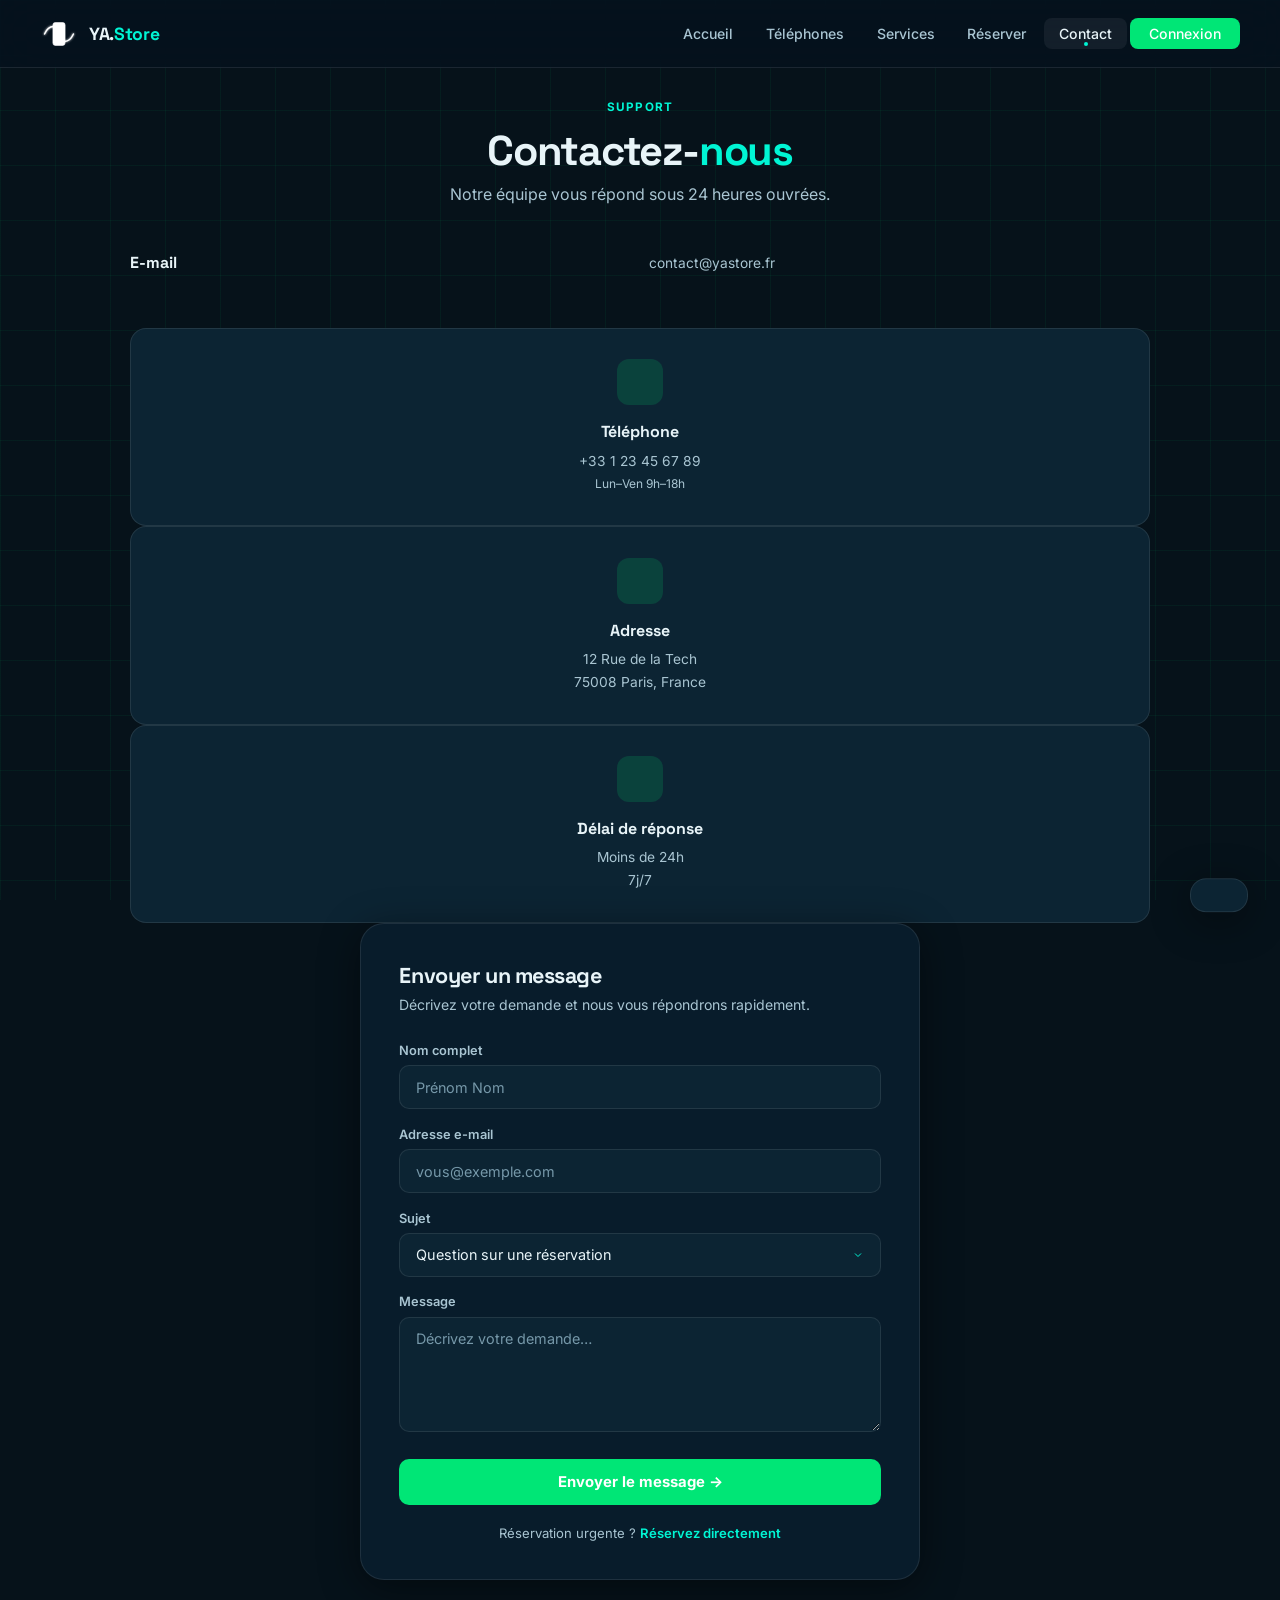
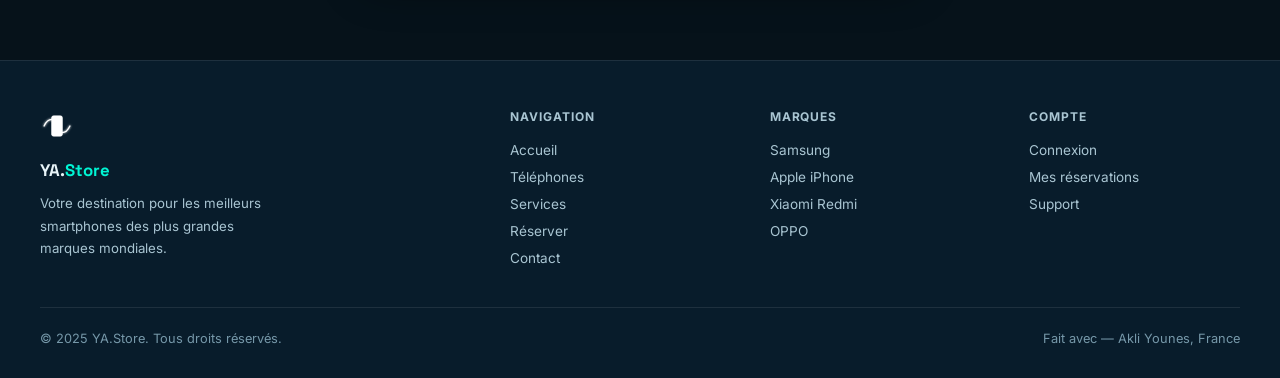
==== commit 699c0d06: "Update contact.html" ====
--- a/contact.html
+++ b/contact.html
@@ -44,8 +44,7 @@
 
     <!-- Info cards -->
     <div style="display:grid;grid-template-columns:repeat(auto-fit,minmax(200px,1fr));gap:1.1rem;margin-bottom:3rem;">
-      <div class="feature-card reveal" style="text-align:center;">
-        <div class="feature-icon" style="margin:0 auto 1rem;"></div>
+
         <h3 class="feature-title">E-mail</h3>
         <p class="feature-desc">contact@yastore.fr</p>
       </div>
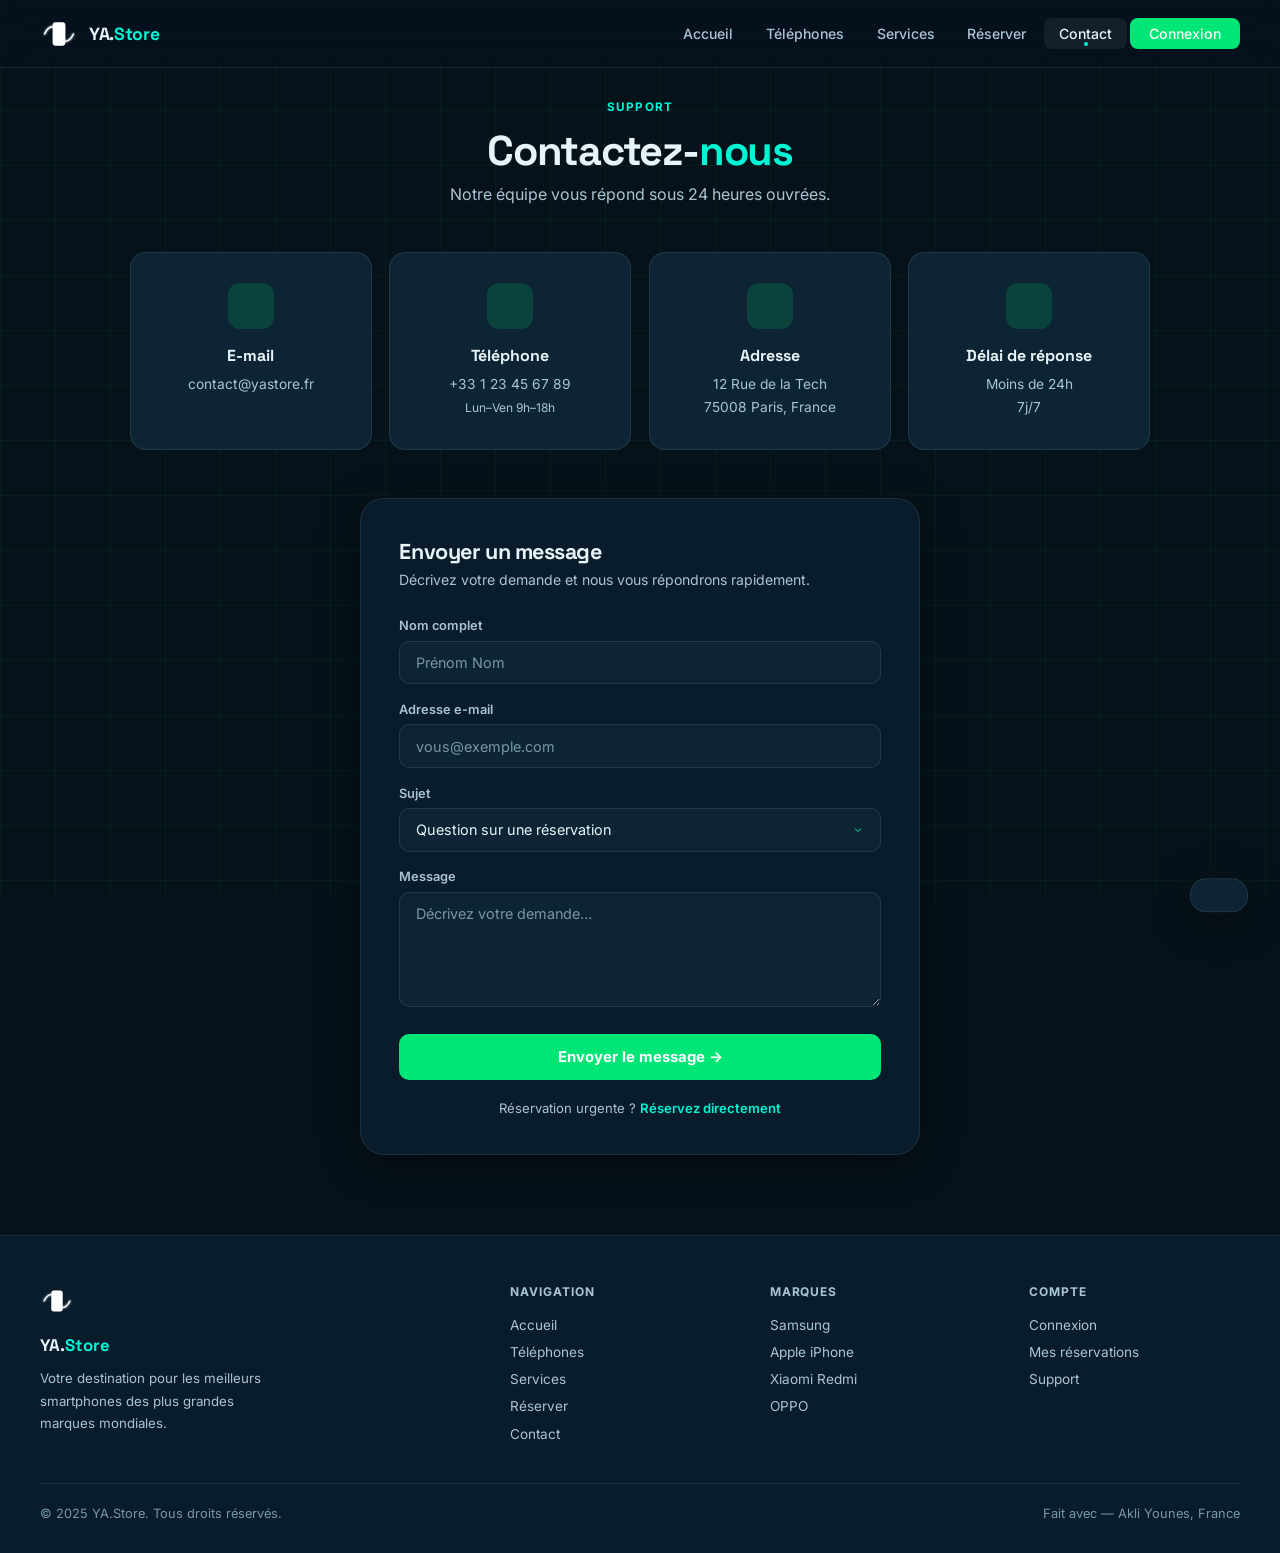
==== commit f7f8b4e6: "Add email feature card to contact page Added a feature card for email contact information." ====
--- a/contact.html
+++ b/contact.html
@@ -44,7 +44,8 @@
 
     <!-- Info cards -->
     <div style="display:grid;grid-template-columns:repeat(auto-fit,minmax(200px,1fr));gap:1.1rem;margin-bottom:3rem;">
-
+         <div class="feature-card reveal" style="text-align:center;">
+        <div class="feature-icon" style="margin:0 auto 1rem;"></div>
         <h3 class="feature-title">E-mail</h3>
         <p class="feature-desc">contact@yastore.fr</p>
       </div>
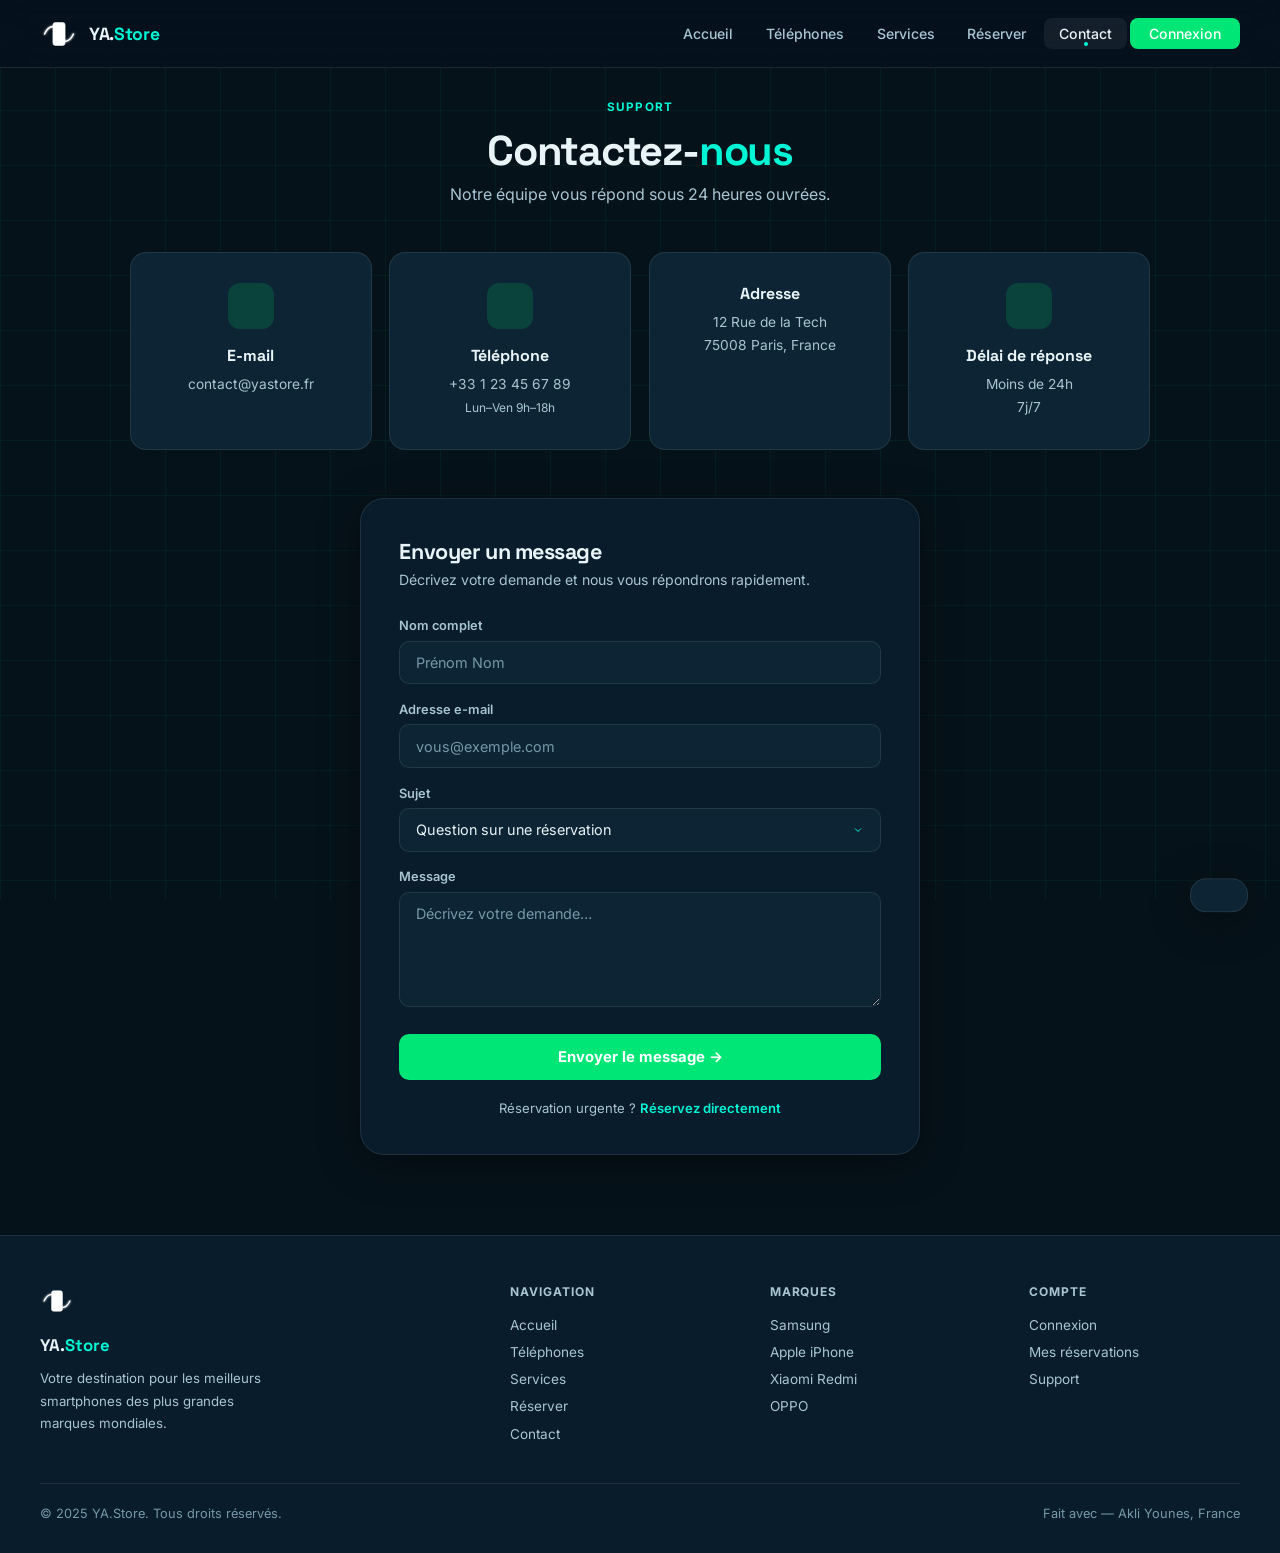
==== commit 2fd3d952: "Remove empty feature-icon div from contact.html" ====
--- a/contact.html
+++ b/contact.html
@@ -55,7 +55,7 @@
         <p class="feature-desc">+33 1 23 45 67 89<br><span style="font-size:0.75rem;">Lun–Ven 9h–18h</span></p>
       </div>
       <div class="feature-card reveal" style="text-align:center;">
-        <div class="feature-icon" style="margin:0 auto 1rem;"></div>
+  
         <h3 class="feature-title">Adresse</h3>
         <p class="feature-desc">12 Rue de la Tech<br>75008 Paris, France</p>
       </div>
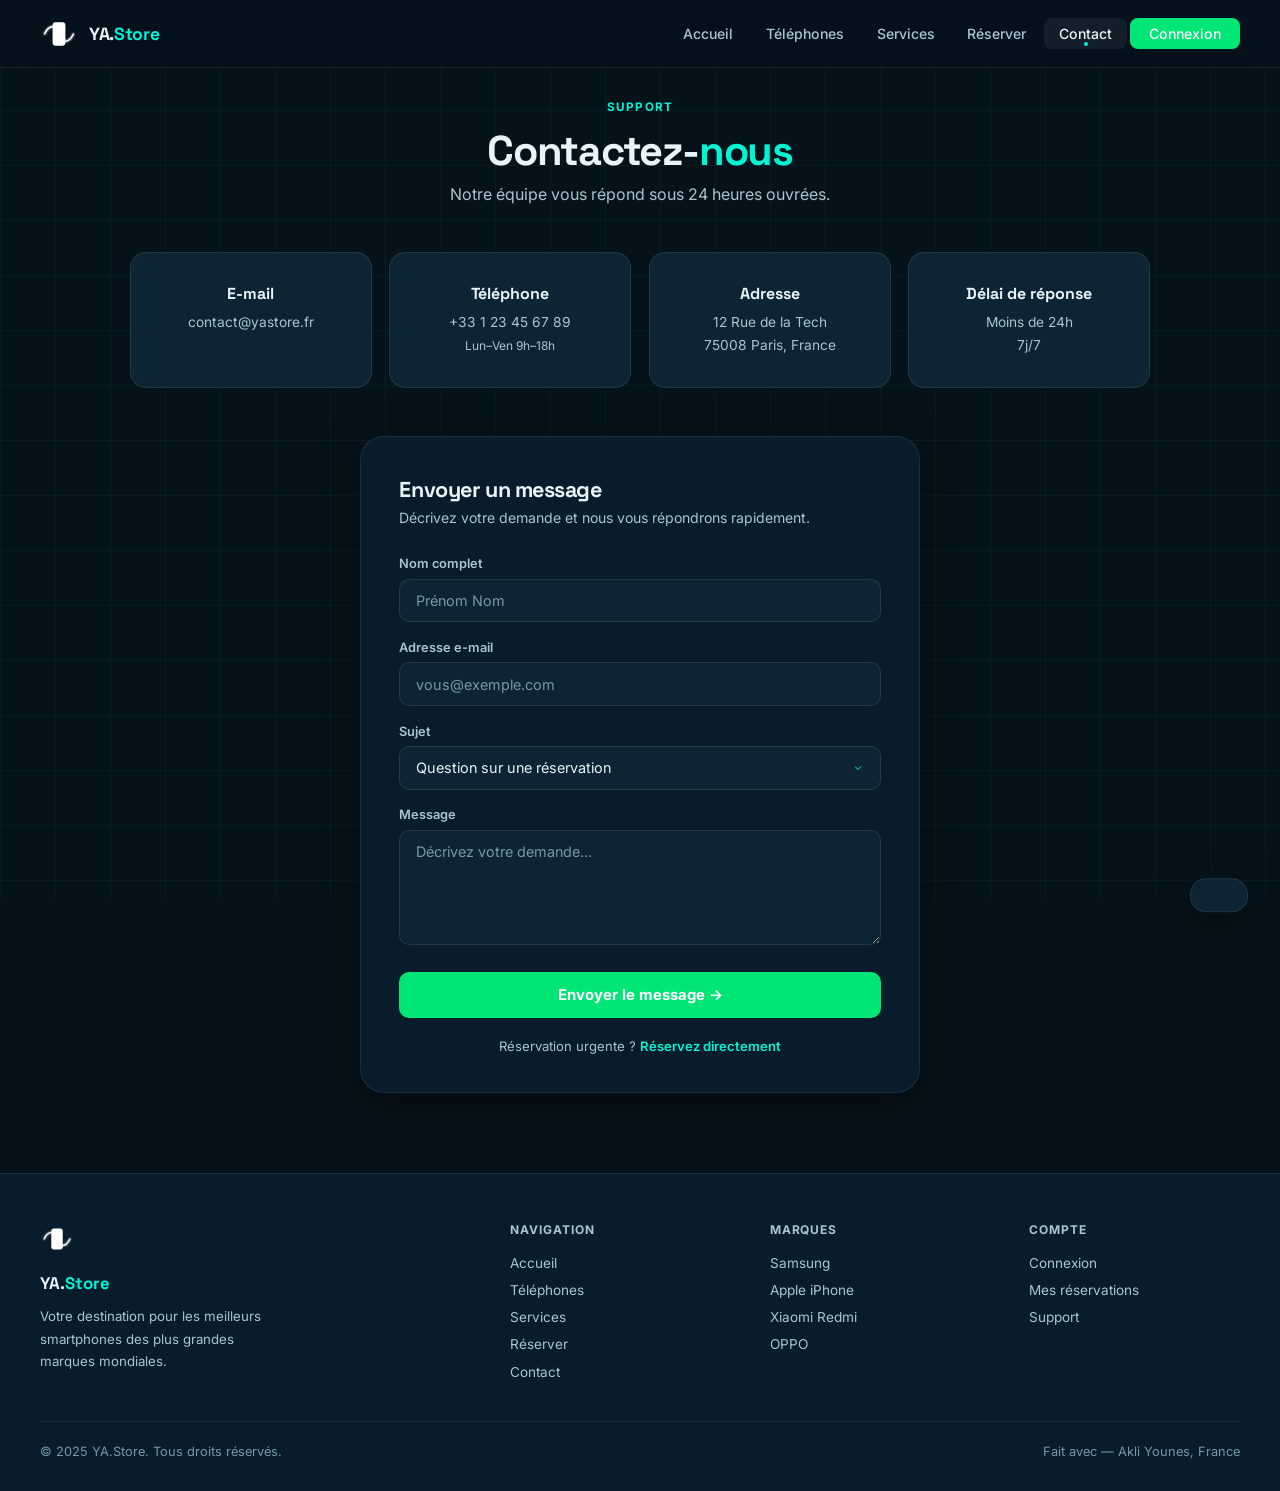
==== commit e56bc68d: "Remove empty feature-icon divs from contact.html Removed unnecessary feature-icon divs from contact " ====
--- a/contact.html
+++ b/contact.html
@@ -45,22 +45,18 @@
     <!-- Info cards -->
     <div style="display:grid;grid-template-columns:repeat(auto-fit,minmax(200px,1fr));gap:1.1rem;margin-bottom:3rem;">
          <div class="feature-card reveal" style="text-align:center;">
-        <div class="feature-icon" style="margin:0 auto 1rem;"></div>
         <h3 class="feature-title">E-mail</h3>
         <p class="feature-desc">contact@yastore.fr</p>
       </div>
       <div class="feature-card reveal" style="text-align:center;">
-        <div class="feature-icon" style="margin:0 auto 1rem;"></div>
         <h3 class="feature-title">Téléphone</h3>
         <p class="feature-desc">+33 1 23 45 67 89<br><span style="font-size:0.75rem;">Lun–Ven 9h–18h</span></p>
       </div>
       <div class="feature-card reveal" style="text-align:center;">
-  
         <h3 class="feature-title">Adresse</h3>
         <p class="feature-desc">12 Rue de la Tech<br>75008 Paris, France</p>
       </div>
       <div class="feature-card reveal" style="text-align:center;">
-        <div class="feature-icon" style="margin:0 auto 1rem;"></div>
         <h3 class="feature-title">Délai de réponse</h3>
         <p class="feature-desc">Moins de 24h<br>7j/7</p>
       </div>
